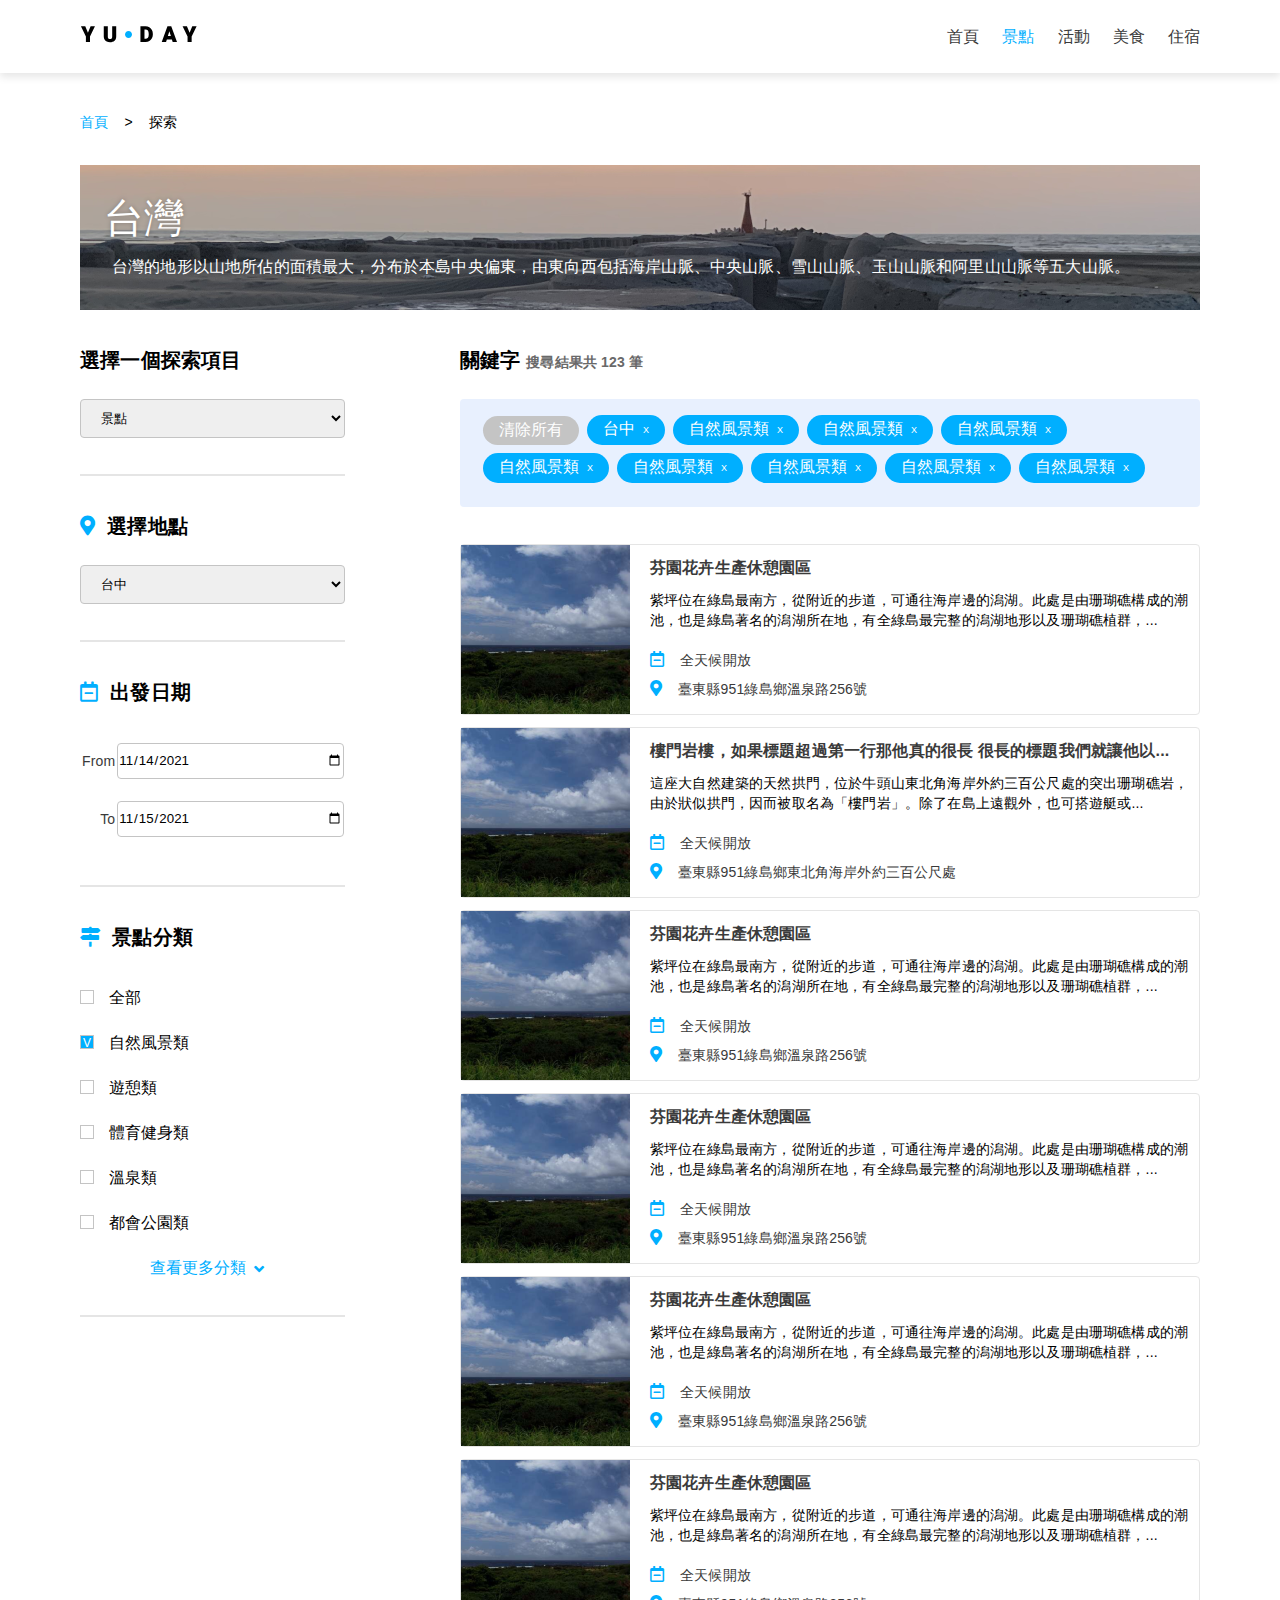
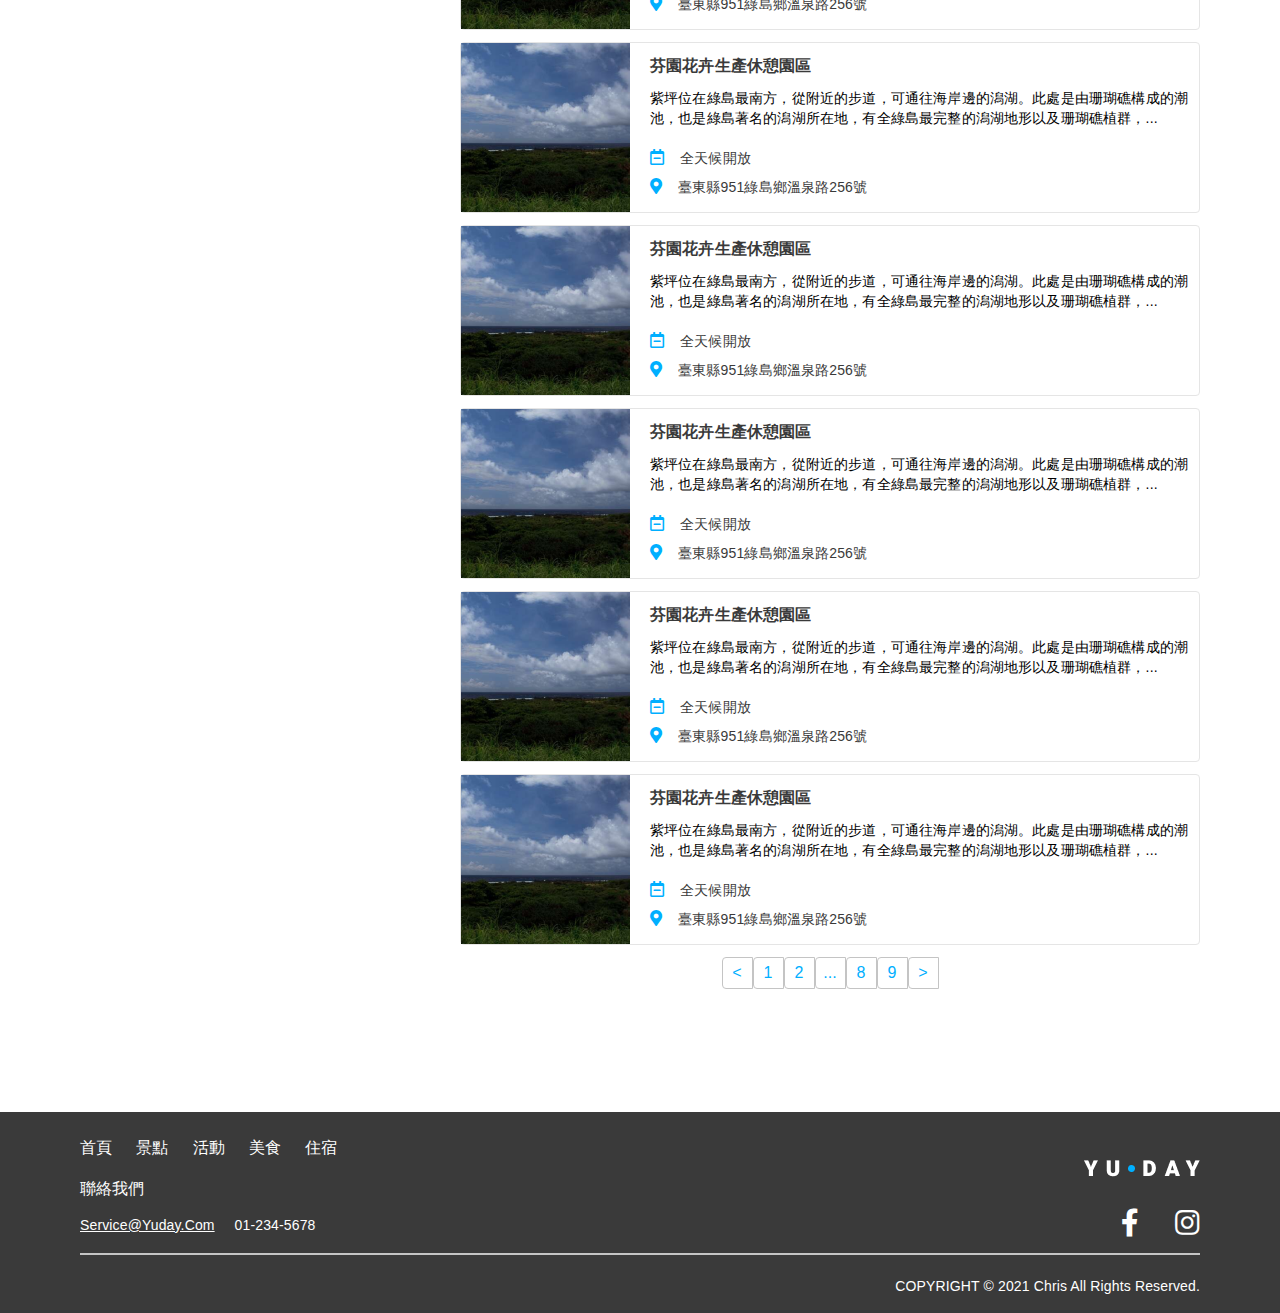
==== activity.html @ 8298a3ca "add food page finish" ====
<!DOCTYPE html>
<html lang="en">
<head>
  <meta charset="UTF-8">
  <meta http-equiv="X-UA-Compatible" content="IE=edge">
  <meta name="viewport" content="width=device-width, initial-scale=1.0">
  <!-- font awesome cdn link  -->
  <link rel="stylesheet" href="https://cdnjs.cloudflare.com/ajax/libs/font-awesome/5.15.3/css/all.min.css">
  <link rel="stylesheet" href="./css/base.css">
  <link rel="stylesheet" href="./css/index.css">
  <link rel="stylesheet" href="./css/view.css">
  <title>YU DAY</title>
</head>
<body>
  <section class="navbarContainer">
    <nav class="navbar container">
      <div class="logo"><img src="./images/logo.svg" alt="logo"></div>
      <div class="menus">
        <ul>
          <li><a href="./index.html">首頁</a></li>
          <li><a href="./view.html" class="active">景點</a></li>
          <li><a href="./activity.html">活動</a></li>
          <li><a href="./food.html">美食</a></li>
          <li><a href="#">住宿</a></li>
        </ul>
      </div>
    </nav>
  </section>
  
  <section class="viewBanner container">
    <div class="routeMap">
      <span class="active">首頁</span>
      <span>></span>
      <span>探索</span>
    </div>
    <div class="banner">
      <p>台灣</p>
      <p>台灣的地形以山地所佔的面積最大，分布於本島中央偏東，由東向西包括海岸山脈、中央山脈、雪山山脈、玉山山脈和阿里山山脈等五大山脈。</p>
    </div>
  </section>

  <section class="viewContent container">
    <div class="leftPanel">
      <p class="exploreTitle">選擇一個探索項目</p>
      <select class="selection">
        <option>景點</option>
        <option>活動</option>
        <option>美食</option>
        <option>住宿</option>
      </select>
      <div class="line"></div>
      <p><i class="fas fa-map-marker-alt"></i><span>選擇地點</span></p>
      <select class="selection">
        <option>台中</option>
        <option>台南</option>
        <option>高雄</option>
        <option>墾丁</option>
      </select>
      <div class="line"></div>
      <p><i class="far fa-calendar-minus"></i><span>出發日期</span></p>
      <div class="date">
        <table>
          <tr>
            <td><label for="dateFrom">From</label></td>
            <td><input type="date" name="dateFrom" value="2021-11-14"></td>
          </tr>
          <tr>
            <td align="right"><label for="dateTo">To</label></td>
            <td><input type="date" name="dateTo" value="2021-11-15"></td>
          </tr>
        </table>
      </div>
      <div class="line"></div>
      <p><i class="fa fa-map-signs"></i><span>景點分類</span></p>
      <div class="category">
        <div class="categoryItem">
          <input type="checkbox" name="all" id="all" class="v-checkbox"><label for="all">全部</label>
        </div>
        <div class="categoryItem">
          <input type="checkbox" name="nature" id="nature" class="v-checkbox" checked><label for="nature">自然風景類</label>
        </div>
        <div class="categoryItem">
          <input type="checkbox" name="leisure" id="leisure"><label for="leisure">遊憩類</label>
        </div>
        <div class="categoryItem">
          <input type="checkbox" name="sport" id="sport"><label for="sport">體育健身類</label>
        </div>
        <div class="categoryItem">
          <input type="checkbox" name="hotspring" id="hotspring"><label for="hotspring">溫泉類</label>
        </div>
        <div class="categoryItem">
          <input type="checkbox" name="park" id="park"><label for="park">都會公園類</label>
        </div>
      </div>
      <div class="searchMoreCategory">
        <span>查看更多分類</span><i class="fas fa-angle-down"></i>
      </div>
      <div class="line"></div>
    </div>

    <div class="rightPanel">
      <p class="keywordTitle">關鍵字 <span>搜尋結果共 123 筆</span></p>
      <div class="categoryItems">
        <div class="default">清除所有</div>
        <div class="active"><div>台中</div><div class="del">x</div></div>
        <div class="active"><div>自然風景類</div><div class="del">x</div></div>
        <div class="active"><div>自然風景類</div><div class="del">x</div></div>
        <div class="active"><div>自然風景類</div><div class="del">x</div></div>
        <div class="active"><div>自然風景類</div><div class="del">x</div></div>
        <div class="active"><div>自然風景類</div><div class="del">x</div></div>
        <div class="active"><div>自然風景類</div><div class="del">x</div></div>
        <div class="active"><div>自然風景類</div><div class="del">x</div></div>
        <div class="active"><div>自然風景類</div><div class="del">x</div></div>
      </div>
      <div class="viewInfos">
        <div class="viewInfo">
          <img src="./images/view/view1.png" alt="view1">
          <div class="detail">
            <p class="title">芬園花卉生產休憩園區</p>
            <p class="description">紫坪位在綠島最南方，從附近的步道，可通往海岸邊的潟湖。此處是由珊瑚礁構成的潮池，也是綠島著名的潟湖所在地，有全綠島最完整的潟湖地形以及珊瑚礁植群，...</p>
            <p class="date"><i class="far fa-calendar-minus"></i><span>全天候開放</span></p>
            <p class="address"><i class="fas fa-map-marker-alt"></i><span>臺東縣951綠島鄉溫泉路256號</span></p>
          </div>
        </div>
        <div class="viewInfo">
          <img src="./images/view/view1.png" alt="view1">
          <div class="detail">
            <p class="title">樓門岩樓，如果標題超過第一行那他真的很長 很長的標題我們就讓他以...</p>
            <p class="description">這座大自然建築的天然拱門，位於牛頭山東北角海岸外約三百公尺處的突出珊瑚礁岩，由於狀似拱門，因而被取名為「樓門岩」。除了在島上遠觀外，也可搭遊艇或...</p>
            <p class="date"><i class="far fa-calendar-minus"></i><span>全天候開放</span></p>
            <p class="address"><i class="fas fa-map-marker-alt"></i><span>臺東縣951綠島鄉東北角海岸外約三百公尺處</span></p>
          </div>
        </div>
        <div class="viewInfo">
          <img src="./images/view/view1.png" alt="view1">
          <div class="detail">
            <p class="title">芬園花卉生產休憩園區</p>
            <p class="description">紫坪位在綠島最南方，從附近的步道，可通往海岸邊的潟湖。此處是由珊瑚礁構成的潮池，也是綠島著名的潟湖所在地，有全綠島最完整的潟湖地形以及珊瑚礁植群，...</p>
            <p class="date"><i class="far fa-calendar-minus"></i><span>全天候開放</span></p>
            <p class="address"><i class="fas fa-map-marker-alt"></i><span>臺東縣951綠島鄉溫泉路256號</span></p>
          </div>
        </div>
        <div class="viewInfo">
          <img src="./images/view/view1.png" alt="view1">
          <div class="detail">
            <p class="title">芬園花卉生產休憩園區</p>
            <p class="description">紫坪位在綠島最南方，從附近的步道，可通往海岸邊的潟湖。此處是由珊瑚礁構成的潮池，也是綠島著名的潟湖所在地，有全綠島最完整的潟湖地形以及珊瑚礁植群，...</p>
            <p class="date"><i class="far fa-calendar-minus"></i><span>全天候開放</span></p>
            <p class="address"><i class="fas fa-map-marker-alt"></i><span>臺東縣951綠島鄉溫泉路256號</span></p>
          </div>
        </div>
        <div class="viewInfo">
          <img src="./images/view/view1.png" alt="view1">
          <div class="detail">
            <p class="title">芬園花卉生產休憩園區</p>
            <p class="description">紫坪位在綠島最南方，從附近的步道，可通往海岸邊的潟湖。此處是由珊瑚礁構成的潮池，也是綠島著名的潟湖所在地，有全綠島最完整的潟湖地形以及珊瑚礁植群，...</p>
            <p class="date"><i class="far fa-calendar-minus"></i><span>全天候開放</span></p>
            <p class="address"><i class="fas fa-map-marker-alt"></i><span>臺東縣951綠島鄉溫泉路256號</span></p>
          </div>
        </div>
        <div class="viewInfo">
          <img src="./images/view/view1.png" alt="view1">
          <div class="detail">
            <p class="title">芬園花卉生產休憩園區</p>
            <p class="description">紫坪位在綠島最南方，從附近的步道，可通往海岸邊的潟湖。此處是由珊瑚礁構成的潮池，也是綠島著名的潟湖所在地，有全綠島最完整的潟湖地形以及珊瑚礁植群，...</p>
            <p class="date"><i class="far fa-calendar-minus"></i><span>全天候開放</span></p>
            <p class="address"><i class="fas fa-map-marker-alt"></i><span>臺東縣951綠島鄉溫泉路256號</span></p>
          </div>
        </div>
        <div class="viewInfo">
          <img src="./images/view/view1.png" alt="view1">
          <div class="detail">
            <p class="title">芬園花卉生產休憩園區</p>
            <p class="description">紫坪位在綠島最南方，從附近的步道，可通往海岸邊的潟湖。此處是由珊瑚礁構成的潮池，也是綠島著名的潟湖所在地，有全綠島最完整的潟湖地形以及珊瑚礁植群，...</p>
            <p class="date"><i class="far fa-calendar-minus"></i><span>全天候開放</span></p>
            <p class="address"><i class="fas fa-map-marker-alt"></i><span>臺東縣951綠島鄉溫泉路256號</span></p>
          </div>
        </div>
        <div class="viewInfo">
          <img src="./images/view/view1.png" alt="view1">
          <div class="detail">
            <p class="title">芬園花卉生產休憩園區</p>
            <p class="description">紫坪位在綠島最南方，從附近的步道，可通往海岸邊的潟湖。此處是由珊瑚礁構成的潮池，也是綠島著名的潟湖所在地，有全綠島最完整的潟湖地形以及珊瑚礁植群，...</p>
            <p class="date"><i class="far fa-calendar-minus"></i><span>全天候開放</span></p>
            <p class="address"><i class="fas fa-map-marker-alt"></i><span>臺東縣951綠島鄉溫泉路256號</span></p>
          </div>
        </div>
        <div class="viewInfo">
          <img src="./images/view/view1.png" alt="view1">
          <div class="detail">
            <p class="title">芬園花卉生產休憩園區</p>
            <p class="description">紫坪位在綠島最南方，從附近的步道，可通往海岸邊的潟湖。此處是由珊瑚礁構成的潮池，也是綠島著名的潟湖所在地，有全綠島最完整的潟湖地形以及珊瑚礁植群，...</p>
            <p class="date"><i class="far fa-calendar-minus"></i><span>全天候開放</span></p>
            <p class="address"><i class="fas fa-map-marker-alt"></i><span>臺東縣951綠島鄉溫泉路256號</span></p>
          </div>
        </div>
        <div class="viewInfo">
          <img src="./images/view/view1.png" alt="view1">
          <div class="detail">
            <p class="title">芬園花卉生產休憩園區</p>
            <p class="description">紫坪位在綠島最南方，從附近的步道，可通往海岸邊的潟湖。此處是由珊瑚礁構成的潮池，也是綠島著名的潟湖所在地，有全綠島最完整的潟湖地形以及珊瑚礁植群，...</p>
            <p class="date"><i class="far fa-calendar-minus"></i><span>全天候開放</span></p>
            <p class="address"><i class="fas fa-map-marker-alt"></i><span>臺東縣951綠島鄉溫泉路256號</span></p>
          </div>
        </div>
        <div class="viewInfo">
          <img src="./images/view/view1.png" alt="view1">
          <div class="detail">
            <p class="title">芬園花卉生產休憩園區</p>
            <p class="description">紫坪位在綠島最南方，從附近的步道，可通往海岸邊的潟湖。此處是由珊瑚礁構成的潮池，也是綠島著名的潟湖所在地，有全綠島最完整的潟湖地形以及珊瑚礁植群，...</p>
            <p class="date"><i class="far fa-calendar-minus"></i><span>全天候開放</span></p>
            <p class="address"><i class="fas fa-map-marker-alt"></i><span>臺東縣951綠島鄉溫泉路256號</span></p>
          </div>
        </div>

      </div>
      <div class="pagination">
        <div><</div>
        <div>1</div>
        <div>2</div>
        <div>...</div>
        <div>8</div>
        <div>9</div>
        <div>></div>
      </div>
    </div>
  </section>

  <section class="footer">
    <div class="container">
      <div class="panel">
        <div class="leftPanel">
          <ul>
            <li><a href="./index.html">首頁</a></li>
            <li><a href="./view.html">景點</a></li>
            <li><a href="./activity.html">活動</a></li>
            <li><a href="./food.html">美食</a></li>
            <li><a href="#">住宿</a></li>
          </ul>
          <p class="contactUs">
            聯絡我們
          </p>
          <p class="info">
            <span>service@yuday.com</span><span>01-234-5678</span>
          </p>  
        </div>
        <div class="rightPanel">
          <img src="./images/footerlogo.png" alt="logo">
          <div class="social">
            <i class="fab fa-facebook-f"></i>
            <i class="fab fa-instagram"></i>
          </div>
        </div>
      </div>
      <div class="line"></div>
      <div class="copyright">
        COPYRIGHT © 2021 Chris All rights reserved.
      </div>
    </div>
  </section>
</body>
</html>
---- css/base.css ----
@import url('https://fonts.googleapis.com/css2?family=Nunito:wght@200;300;400;600;700&display=swap');

:root{
  --orange:#ffa500;
  --lightblue:#00AFFF;
  --black:#3A3A3A;
}

*{
  font-family: Noto Sans TC, sans-serif;
  margin:0; padding:0;
  box-sizing: border-box;
  text-transform: capitalize;
  outline: none; border:none;
  text-decoration: none;
  transition: all .2s linear;
}

*::selection{
  background:var(--black);
  color:#fff;
}

html{
  font-size: 16px;
  overflow-x: hidden;
  scroll-padding-top: 6rem;
  scroll-behavior: smooth;
}

.container{
  width:1120px;
  margin: 0 auto;
}

li{
  list-style: none;
}
a{
  color: var(--black);
}
.active{
  color:var(--lightblue);
}
.btn{
  display: inline-block;
  margin-top: 1rem;
  background:var(--orange);
  color:#fff;
  padding:.8rem 3rem;
  border:.2rem solid var(--orange);
  cursor: pointer;
  font-size: 1.7rem;
}

.btn:hover{
  background:rgba(255, 165, 0,.2);
  color:var(--orange);
}

select{
  padding: 8px 16px;
  border: 1px solid #C4C4C4;
  box-sizing: border-box;
  border-radius: 4px;
  width: 265px;
  height: 39px;
}
.line{
  width: 100%;
  height: 0px;
  border: 1px solid #E5E5E5;
}
---- css/index.css ----
/* navbar */
.navbar{
  display: flex;
  justify-content: space-between;
  align-items: center;
}
.menus ul{
  width: 253px;
  display: flex;
  justify-content: space-between;
  align-items: center;
}
.menus ul li{
  line-height: 73px;
}
.menus ul li a:hover{
  color:var(--lightblue);
  cursor:pointer;
}
/* banner */
.bannerContainer{
  display: flex;
  justify-content: center;
  align-items: center;
  width:100%;
  height:381px;
  background-image: url('../images/index/banner.png');
  background-size: cover;
}
.bannerContainer .bannerItems{
  display: flex;
  flex-direction: column;
  align-items: flex-start;
}
.bannerContainer .searchForm{
  display: flex;
  justify-content: center;
  align-items: center;
  margin-bottom: 16px;
}
.bannerContainer .searchForm input{
  font-size: 1.2rem;
  width:534px;
  height:58px;
  border: none;
  border-radius: 4px 0px 0px 4px;
  padding: 16px;
}
.bannerContainer .searchForm i{
  font-size: 30px;
  width: 89px;
  height: 58px;
  color:#fff;
  background: var(--lightblue);
  border-radius: 0px 4px 4px 0px;
  padding-left: 30px;
  padding-top: 16px;
}
.bannerContainer .tags ul{
  display: flex;
  justify-content: center;
  align-items: center;
}
.bannerContainer .tags ul li{
  background: rgba(255, 255, 255, 0.5);
  border-radius: 50px;
  padding: 4px 12px;
  margin-right: 12px;
}
.bannerContainer .tags ul li:hover{
  background: rgba(255, 255, 255, 0.8);
  cursor:pointer;
}
/* alert */
.alert{
  display: flex;
  justify-content: space-between;
  align-items: center;
  margin-top: 48px;
  margin-bottom: 50px;
}
.alert .message{
  width:1120px;
  height:84px;
  border-radius:4px;
  background: #FFF3CD;
  border-radius: 4px;
  padding:16px 24px;
  color: #664D03;
}
.alert .message h4{
  line-height: 28.96px;
  font-size: 20px;
  font-weight: normal;
}
.alert .message p{
  line-height: 20.27px;
  font-size: 14px;
}
.alert .message strong{
  text-decoration: underline;
}
/* Views */
.popularView h2{
  font-weight: 500;
  font-size: 28px;
  line-height: 41px;
  letter-spacing: 0.01em;
  color: #3A3A3A;
}
.popularView .views{
  display: flex;
  justify-content: space-between;
  align-items: center;
  flex-wrap: wrap;
}
.popularView .views .view{
  width:359px;
  height: 333px;
  background: #FFFFFF;
  border: 1px solid #C4C4C4;
  border-radius: 4px;
  margin-top: 24px;
}
.popularView .views .view h3{
  font-weight: 600;
  font-size: 20px;
  line-height: 29px;
  /* identical to box height */
  letter-spacing: 0.01em;
  color: #000000;
  /* Inside Auto Layout */
  flex: none;
  order: 0;
  flex-grow: 0;
  margin: 15px 0px 12px 16px;
}
.popularView .views .view p{
  font-weight: 300;
  font-size: 12px;
  line-height: 20px;
  /* or 167% */
  letter-spacing: 0.01em;
  color: #000000;
  margin: 0px 0px 24px 16px;
}
.popularView .views .view .address{
  display: flex;
  align-items: center;
}
.popularView .views .view i{
  width:10.97px;
  height:14px;
  color: var(--lightblue);
  margin: 0px 0px 16px 16px;
}
.popularView .views .view span{
  color: var(--lightblue);
  margin: 0px 0px 16px 10.07px;
  font-family: Noto Sans TC;
  font-style: normal;
  font-weight: 300;
  font-size: 12px;
  line-height: 17px;
  letter-spacing: 0.01em;
}
/* showmore */
.showmore{
  position: relative;
  display: flex;
  justify-content: center;
  margin-top: 74px;
  margin-bottom: 64px;
  color: var(--lightblue);
}
.showmore::before{
  content: '';
  position: absolute;
  top: 18px;
  border-bottom: 0.5px solid #C4C4C4;
  width: 1120px;
  margin:0 auto；
}
.showmore .searchBtn{
  position: relative;
  background-color: #fff;
  border: 1px solid var(--lightblue);
  border-radius: 50px;
  box-sizing: border-box;
  padding: 8px 86px;
  font-size: 16px;
  z-index: 10;
}
.showmore .searchBtn:hover{
  background-color: var(--lightblue);
  color: #fff;
  cursor:pointer;
}
.showmore .searchBtn i{
  position: absolute;
  left: calc(50% - 44%);
  top: 11px;
  z-index: 11;
}

/* citys */
.popularCity{
  margin-bottom:113px;
}
.popularCity h2{
  font-weight: 500;
  font-size: 28px;
  line-height: 41px;
  letter-spacing: 0.01em;
  color: #3A3A3A;
  margin-bottom: 13px;
}
.citys{
  display: flex;
  justify-content: space-between;
}
.citys .city{
  position: relative;
}
.citys .city>h3{
  position: absolute;
  bottom: 20px;
  left: 22px;
  color: #fff;
  font-weight: bold;
  font-size: 24px;
  line-height: 35px;
}
.citys .city .info{
  position: absolute;
  width: 362px;
  height: 122px;
  left: 0px;
  top: 160px;
}
.citys .city .info{
  color: #fff;
  background-color: rgba(255, 255, 255, 0.32);
}
.citys .city .info h3{
  font-weight: bold;
  font-size: 24px;
  line-height: 35px;
  padding: 0 22px;
}
.citys .city .info p{
  font-size: 14px;
  line-height: 22px;
  letter-spacing: 0.01em;
  padding: 0 22px;
}
/* popularActivity */
.popularActivity{
  position: relative;
}
.popularActivity .activities{
  overflow: hidden;
}
.popularActivity .activities .slideBtn{
  position: absolute;
  width: 41px;
  height: 41px;
  padding-left: 15px;
  padding-top: 11px;
  z-index: 10;
  top:52.2%;
  border-radius: 100%;
  border: 1px solid #C4C4C4;
  background-color: #fff;
  overflow: auto;
  box-shadow: 0px 1px 4px rgba(0, 0, 0, 0.25);
}
.popularActivity .activities .slideBtn:hover{
  transform: translateY(-2px);
  color: var(--lightblue);
  background-color: #eee;
  cursor: pointer;
}
.popularActivity .activities .slideLeft{
  left: -20px;
}
.popularActivity .activities .slideRight{
  right: -20px;
}
.popularActivity h2{
  margin-bottom: 24px;
}
.popularActivity .activities{
  display: flex;
}
.popularActivity .activities .activity{
  width: 317px;
  background: #FFFFFF;
  border: 0.5px solid #C4C4C4;
  margin-right: 20px;
  box-shadow: 0px 4px 14px #D7D8D9;
  border-radius: 4px;
}
.popularActivity .activities .activity img{
  height: 167px;
  margin-bottom: 18px;
  object-fit: cover;
  object-position: left top;
}
.popularActivity .activities .activity h4{
  width:317px;
  font-size: 20px;
  margin-left: 16px;
  margin-bottom: 12px;
  line-height: 28.96px;
}

.popularActivity .activities .activity div{
  display: flex;
  margin-left: 16px;
  margin-bottom: 14px;
  line-height: 14px;
  font-size: 14px;
}
.popularActivity .activities .activity i{
  color:var(--lightblue);
}
.popularActivity .activities .activity .date span, .popularActivity .activities .activity .address span{
  padding: 0 6px;
}
.popularActivity .activities .activity .info span{
  background-color: var(--lightblue);
  margin-right: 12px;
  padding:4px 12px;
  color:#fff;
  border-radius: 50px;
  font-size: 12px;
}

/* Foods */
.popularFood{
  position: relative;
}
.popularFood .foods{
  overflow: hidden;
}
.popularFood .foods .slideBtn{
  position: absolute;
  width: 41px;
  height: 41px;
  padding-left: 15px;
  padding-top: 11px;
  z-index: 10;
  top:53%;
  border-radius: 100%;
  border: 1px solid #C4C4C4;
  background-color: #fff;
  overflow: auto;
  box-shadow: 0px 1px 4px rgba(0, 0, 0, 0.25);
}
.popularFood .foods .slideBtn:hover{
  transform: translateY(-2px);
  color: var(--lightblue);
  background-color: #eee;
  cursor: pointer;
}
.popularFood .foods .slideLeft{
  left: -20px;
}
.popularFood .foods .slideRight{
  right: -20px;
}
.popularFood h2{
  margin-bottom: 24px;
}
.popularFood .foods{
  display: flex;
}
.popularFood .foods .food{
  width: 317px;
  background: #FFFFFF;
  border: 0.5px solid #C4C4C4;
  margin-right: 20px;
  box-shadow: 0px 4px 14px #D7D8D9;
  border-radius: 4px;
}
.popularFood .foods .food img{
  height: 167px;
  margin-bottom: 18px;
  object-fit: cover;
  object-position: left top;
}
.popularFood .foods .food h4{
  width:317px;
  font-size: 20px;
  margin-left: 16px;
  margin-bottom: 12px;
  line-height: 28.96px;
}

.popularFood .food div{
  display: flex;
  margin-left: 16px;
  margin-bottom: 14px;
  line-height: 14px;
  font-size: 14px;
}
.popularFood .foods .food i{
  color:var(--lightblue);
}
.popularFood .food .date span, .popularFood .food .address span, .popularFood .food .tel span{
  padding: 0 6px;
}

/* hotel */
.hotelContainer{
  background-color: #F4F7F9;
  width: 100%;
}
.hotel h2{
  padding-top: 58px;
}
.hotel .alert{
  margin-top: 24px;
  margin-bottom: 48px;
}
.popularHotel{
  position: relative;
  padding-top: 58px;
}

.popularHotel h2{
  margin-bottom: 24px;
}
.popularHotel .hotels{
  display: flex;
  justify-content: space-between;
  flex-wrap: wrap;
}
.popularHotel .hotels .hotel{
  width: 317px;
  background: #FFFFFF;
  border: 0.5px solid #C4C4C4;
  margin-right: 20px;
  margin-bottom: 22px;
  box-shadow: 0px 4px 14px #D7D8D9;
  border-radius: 4px;
}
.popularHotel .hotels .hotel img{
  height: 167px;
  margin-bottom: 18px;
  object-fit: cover;
  object-position: left top;
}
.popularHotel .hotels .hotel h4{
  width:317px;
  font-size: 20px;
  margin-left: 16px;
  margin-bottom: 12px;
  line-height: 28.96px;
}

.popularHotel .hotel div{
  display: flex;
  margin-left: 16px;
  margin-bottom: 14px;
  line-height: 14px;
  font-size: 14px;
}
.popularHotel .hotels .hotel i{
  color:var(--lightblue);
}
.popularHotel .hotel .date span, .popularHotel .hotel .address span, .popularHotel .hotel .tel span, .popularHotel .hotel .parkingInfo span{
  padding: 0 6px;
}
.hotelShowmore{
  position: relative;
  display: flex;
  justify-content: center;
  padding-top: 28px;
  padding-bottom: 48px;

  color: var(--lightblue);
}
.hotelShowmore .searchBtn{
  position: relative;
  background-color: #fff;
  border: 1px solid var(--lightblue);
  border-radius: 50px;
  box-sizing: border-box;
  padding: 8px 86px;
  font-size: 16px;
  margin: 0 auto;
}
.hotelShowmore .searchBtn:hover{
  background-color: var(--lightblue);
  color: #fff;
  cursor:pointer;
}
/* footBanner */
.footBanner{
  width: 100%;
  height: 381px;
  background-image: url(../images/index/footBanner.png);
  background-size: cover;
  background-color: rgba(0, 0, 0, 0.4);
  background-position: center center;
  background-blend-mode: multiply;
  display: flex;
  flex-direction: column;
  justify-content: center;
  align-items: center;
}
.footBanner p{
  color: #fff;
  line-height: 29px;
}

/* footer */
.footer{
  background-color: #3A3A3A;
  color: #fff;
  font-size: 16px;
}
.footer .line{
  border: 0.25px solid #C4C4C4;
}
.footer .leftPanel{
  color:#fff;

}
.footer .leftPanel ul{
  display: flex;

}
.footer .leftPanel ul li{
  margin-right: 24px;
  margin-top: 26px;
  margin-bottom: 20px;
}
.footer .leftPanel ul li a{
  color:#fff;
  letter-spacing: 0.01em;
}
.footer .leftPanel ul li a:hover, .footer  .leftPanel .contactUs:hover{
  color: var(--lightblue);
  cursor: pointer;
}

.footer .leftPanel .contactUs{
  margin-bottom: 17px;
  letter-spacing: 0.01em;
  font-size: 16px;
}
.footer .leftPanel .info{
  margin-bottom: 14px;
  letter-spacing: 0.01em;
  font-size: 14px;
}
.footer .leftPanel .info span{
  margin-right: 20px;
}
.footer .leftPanel .info span:first-child{
  text-decoration: underline;
}
.footer .leftPanel .info span:first-child:hover{
  color:var(--lightblue);
  cursor: pointer;
}
.footer .line{
  margin-bottom: 21px;
}
.footer .copyright{
  display: flex;
  justify-content: end;
  padding-bottom: 17px;
  font-size: 14px;
  line-height: 20px;
  letter-spacing: 0.01em;
}
.footer .panel{
  display:flex;
  justify-content: space-between;
}
.footer .rightPanel{
  margin-top: 41.36px;
}
.footer .rightPanel img{
  margin-bottom: 20px;
}
.footer .rightPanel i{

  font-size: 28px;
}
.footer .rightPanel .social{
  display: flex;
  justify-content: end;
  padding-bottom: 16px;
}
.footer .rightPanel .social i:first-child{
  padding-right: 36px;
}
.footer .rightPanel .social i:hover{
  color: var(--lightblue);
  cursor: pointer;
}
---- css/view.css ----
/* viewBanner */
.navbarContainer{
  background: #FFFFFF;
  box-shadow: 0px 4px 8px rgba(0, 0, 0, 0.1);
  margin-bottom: 40px;
}
.routeMap{
  margin-bottom: 33px;
}
.routeMap span{
  margin-right: 12px;
  font-size: 14px;
}
.viewBanner .banner{
  background-image: url(../images/view/viewBanner.png);
  height:145px;
  color:#FFFFFF;
  margin-bottom: 36px;
}
.viewBanner .banner p:first-child{
  font-weight: 500;
  font-size: 40px;
  line-height: 58px;
  letter-spacing: 0.01em;
  text-shadow: 0px 0px 4px rgba(0, 0, 0, 0.25);
  padding-top: 24px;
  padding-left: 24px;
  padding-bottom: 8px;
}

.viewBanner .banner p:last-child{
  font-weight: 300;
  font-size: 16px;
  line-height: 23px;
  letter-spacing: 0.01em;
  padding-left: 32px;
}
/* viewContent */
.viewContent{
  display: flex;
  justify-content: space-between;
}
/* leftPanel */
.viewContent .leftPanel{
  width: 265px;
}

.viewContent .leftPanel p{
  font-weight: 600;
  font-size: 20px;
  line-height: 29px;
  letter-spacing: 0.01em;
  color: #000000;
  margin-bottom: 24px;
}

.viewContent .leftPanel .line{
  margin: 36px 0;
}

.viewContent .leftPanel i{
  color: var(--lightblue);
  padding-right: 12px;
}
.date label{
  font-size: 14px;
  line-height: 20px;
  letter-spacing: 0.01em;
  color: #3A3A3A;
}
.date input{
  width: 227px;
  height: 36px;
  border: 1px solid #C4C4C4;
  box-sizing: border-box;
  border-radius: 4px;
}
.date tr{
  height: 56px;
}
.category{
  display: flex;
  flex-direction: column;
}
.category .categoryItem{
  position: relative;
  margin: 12px 0px;
}
.category .categoryItem input, .category .categoryItem label{
  margin-right: 16px;
  cursor: pointer;
}
.category .categoryItem input[type=checkbox]:after {
  position: absolute;
  width: 12px;
  height: 12px;
  top: 5;
  content: "";
  background-color: #fff;
  display: inline-block;
  visibility: visible;
  padding: 0px 0px;
  border-radius: 0px;
  border: 0.5px solid #C4C4C4;
}
.category .categoryItem input[type=checkbox]:checked:after {
  content: "v";
  color:#FFFFFF;
  background-color: var(--lightblue);
  font-size: 12px;
  text-align:center;
}
.searchMoreCategory{
  display: flex;
  justify-content: center;
  align-items: center;
  color: var(--lightblue);
  margin: 12px 0px;
}
.searchMoreCategory span{
  margin-right: 8px;
  cursor: pointer;
}
/* rightPanel */
.viewContent .rightPanel{
  width: 740px;
}
.viewContent .rightPanel .keywordTitle{
  font-weight: 600;
  font-size: 20px;
  line-height: 29px;
  letter-spacing: 0.01em;
  color: #000000;
  margin-bottom: 24px;
}

.viewContent .rightPanel .keywordTitle span{
  font-size: 14px;
  line-height: 23px;
  letter-spacing: 0.01em;
  color: #696969;
}
.viewContent .rightPanel .categoryItems{
  display: flex;
  flex-wrap: wrap;
  justify-content: flex-start;
  align-items: center;
  background: #E8F0FE;
  padding: 16px 23px;
  border-radius: 4px;
}
.viewContent .rightPanel .categoryItems .default, .categoryItems .active{
  margin-bottom: 8px;
}
.viewContent .rightPanel .categoryItems div{
  border-radius: 50px;
  margin-right: 8px;
}
.viewContent .rightPanel .categoryItems .default{
  padding: 4px 16px;
  background-color: #C4C4C4;
}
.viewContent .rightPanel .categoryItems .active{
  background-color: var(--lightblue);
  color:#fff;
  padding: 4px 16px;
  display: flex;
}
.viewContent .rightPanel .categoryItems .active .del{
  font-size: 9px; 
  line-height: 22px;
  padding-right: 0px;
  margin-right: 0px;
}
.viewContent .rightPanel .categoryItems .active .del:hover{
  color: red;
  cursor: pointer;
}
.viewContent .rightPanel .categoryItems .active::before{
  position: absolute;
  right: 5px;
  top: 8px;
  font-size: 9px;
}
.viewContent .rightPanel .categoryItems{
  color:#fff;
  margin-bottom: 36.57px;
}
.viewContent .rightPanel .categoryItems .active:hover{
  border: 0.1px solid var(--lightblue);
  background-color: #fff;
  color: #696969;
  cursor: pointer;
}
.viewContent .rightPanel .viewInfos .viewInfo{
  display: flex;
  background: #FFFFFF;
  border: 1px solid #E5E5E5;
  border-radius: 4px;
  letter-spacing: 0.01em;
  margin-bottom: 12px;
}
.viewContent .rightPanel .viewInfos .viewInfo .detail{
  padding-left: 20px;
}
.viewContent .rightPanel .viewInfos .viewInfo .detail span{
  font-size: 14px;
  line-height: 20px;
  letter-spacing: 0.01em;
  color: #3A3A3A;
}
.viewContent .rightPanel .viewInfos .viewInfo i{
  color: var(--lightblue);
  margin-right: 16px;
}
.viewContent .rightPanel .viewInfos .viewInfo .title{
  font-weight: 700;
  font-size: 16px;
  line-height: 45px;
  color: #3A3A3A;
}
.viewContent .rightPanel .viewInfos .viewInfo .title:hover{
  color: var(--lightblue);
  cursor: pointer;
}
.viewContent .rightPanel .viewInfos .viewInfo img{
  cursor: pointer;
}
.viewContent .rightPanel .viewInfos .viewInfo .description{
  font-weight: 300;
  font-size: 14px;
  line-height: 20px;
  color: #000000;
  margin-bottom: 20px;
}
.viewContent .rightPanel .viewInfos .viewInfo .date{
  margin-bottom: 9px;
}

/* pagination */
.pagination{
  display: flex;
  justify-content: center;
  align-items: center;
  color: var(--lightblue);
}
.pagination div{
  display: flex;
  justify-content: center;
  align-items: center;
  width: 31px;
  height: 32px;
  border: 1px solid #C4C4C4;
  box-sizing: border-box;
  border-radius: 4px 0px 0px 4px;
}
.pagination div:hover{
  cursor: pointer;
  background-color: #E5E5E5;
}

.pagination{
  margin-bottom: 123px;
}
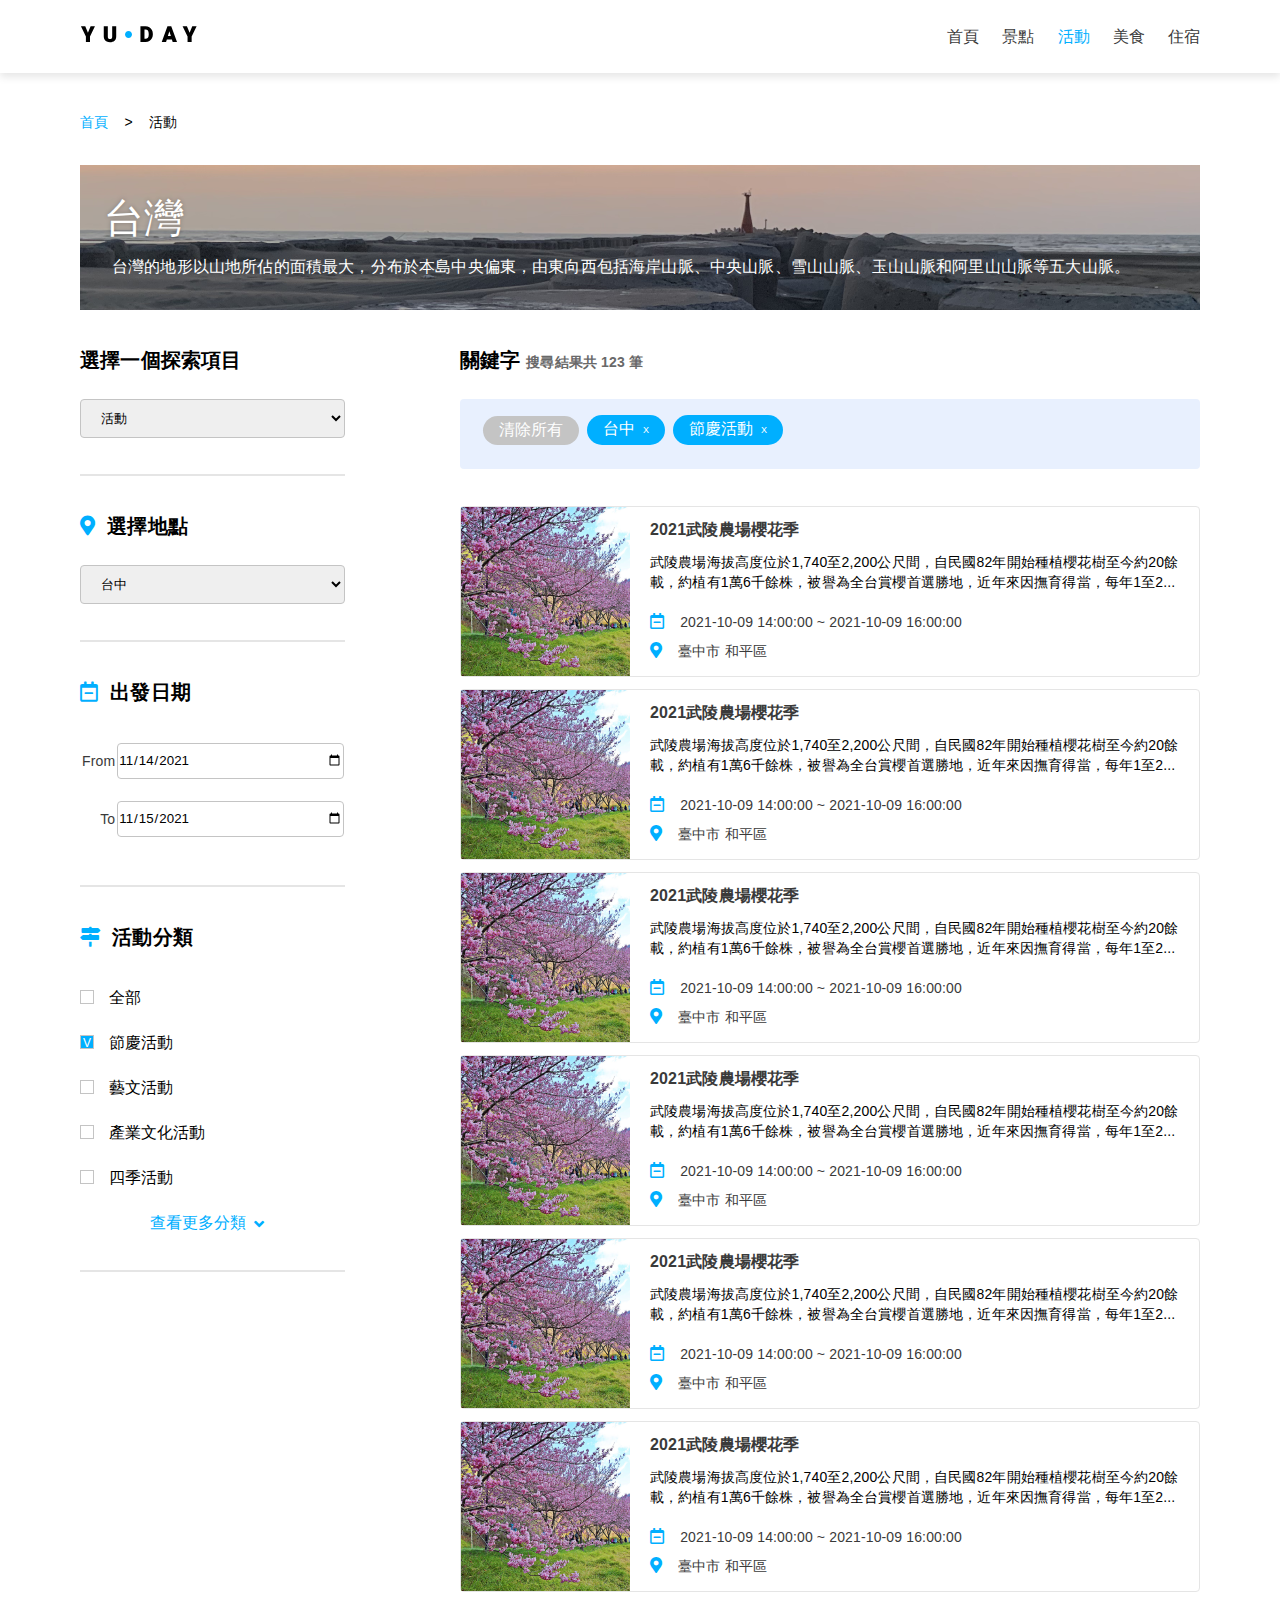
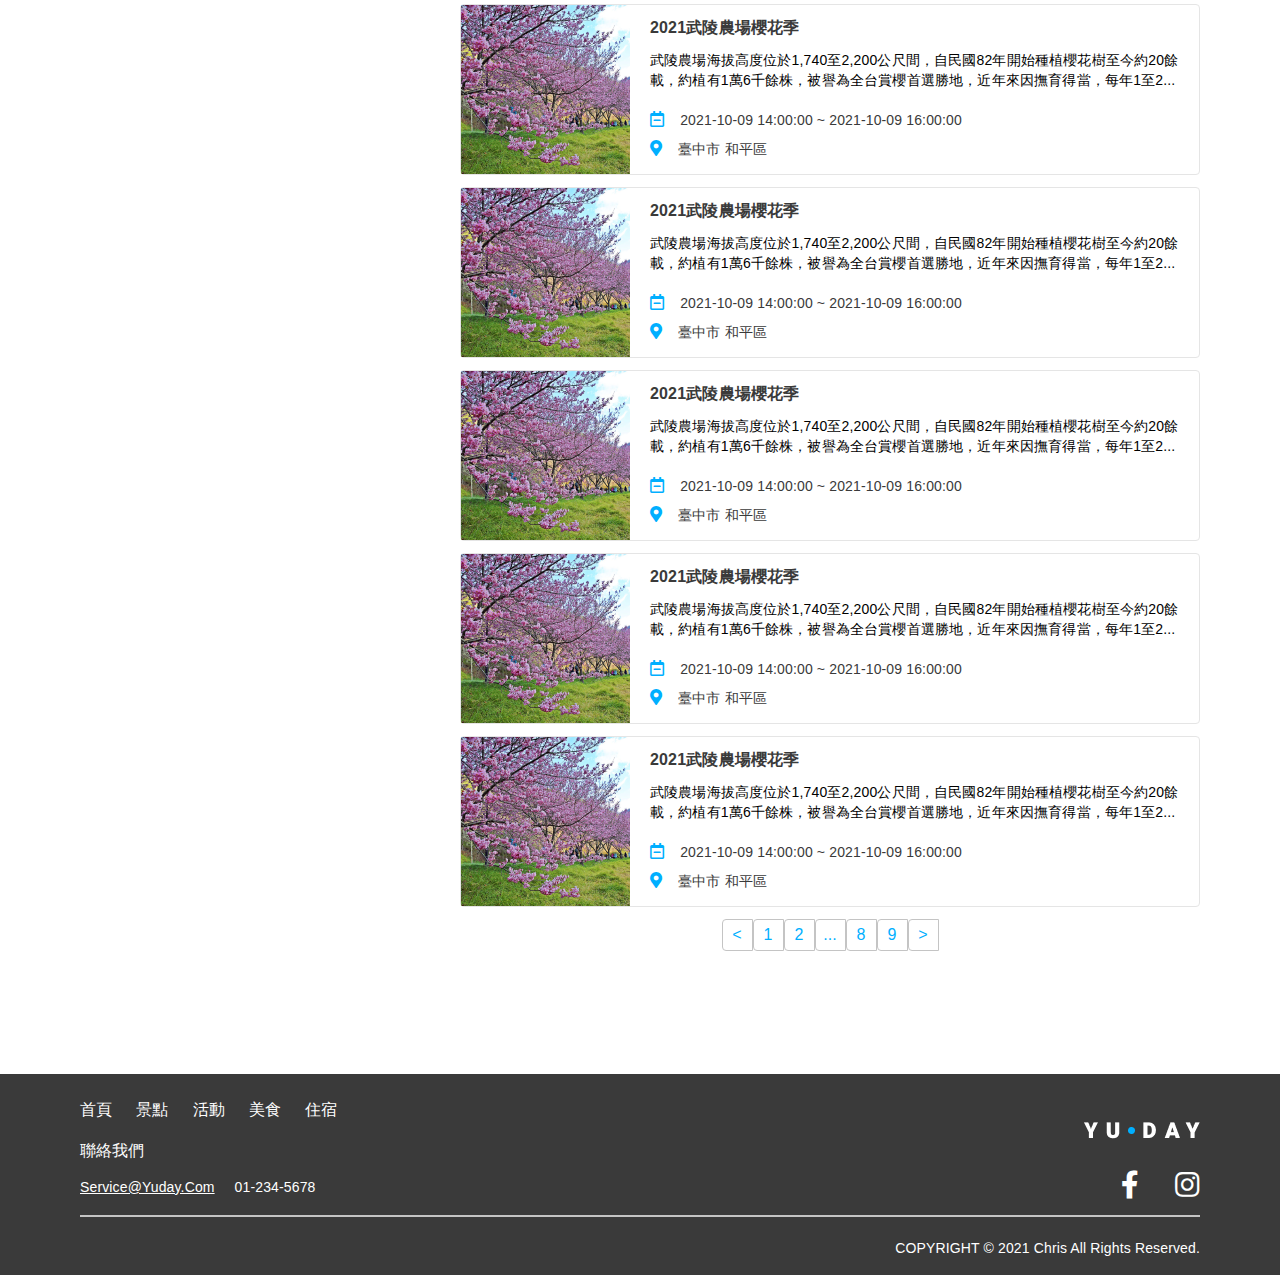
==== commit ac816231: "revise activity page content" ====
--- a/activity.html
+++ b/activity.html
@@ -18,8 +18,8 @@
       <div class="menus">
         <ul>
           <li><a href="./index.html">首頁</a></li>
-          <li><a href="./view.html" class="active">景點</a></li>
-          <li><a href="./activity.html">活動</a></li>
+          <li><a href="./view.html">景點</a></li>
+          <li><a href="./activity.html" class="active">活動</a></li>
           <li><a href="./food.html">美食</a></li>
           <li><a href="#">住宿</a></li>
         </ul>
@@ -31,7 +31,7 @@
     <div class="routeMap">
       <span class="active">首頁</span>
       <span>></span>
-      <span>探索</span>
+      <span>活動</span>
     </div>
     <div class="banner">
       <p>台灣</p>
@@ -44,7 +44,7 @@
       <p class="exploreTitle">選擇一個探索項目</p>
       <select class="selection">
         <option>景點</option>
-        <option>活動</option>
+        <option selected>活動</option>
         <option>美食</option>
         <option>住宿</option>
       </select>
@@ -71,25 +71,22 @@
         </table>
       </div>
       <div class="line"></div>
-      <p><i class="fa fa-map-signs"></i><span>景點分類</span></p>
+      <p><i class="fa fa-map-signs"></i><span>活動分類</span></p>
       <div class="category">
         <div class="categoryItem">
           <input type="checkbox" name="all" id="all" class="v-checkbox"><label for="all">全部</label>
         </div>
         <div class="categoryItem">
-          <input type="checkbox" name="nature" id="nature" class="v-checkbox" checked><label for="nature">自然風景類</label>
-        </div>
-        <div class="categoryItem">
-          <input type="checkbox" name="leisure" id="leisure"><label for="leisure">遊憩類</label>
-        </div>
-        <div class="categoryItem">
-          <input type="checkbox" name="sport" id="sport"><label for="sport">體育健身類</label>
-        </div>
-        <div class="categoryItem">
-          <input type="checkbox" name="hotspring" id="hotspring"><label for="hotspring">溫泉類</label>
-        </div>
-        <div class="categoryItem">
-          <input type="checkbox" name="park" id="park"><label for="park">都會公園類</label>
+          <input type="checkbox" name="nature" id="nature" class="v-checkbox" checked><label for="nature">節慶活動</label>
+        </div>
+        <div class="categoryItem">
+          <input type="checkbox" name="leisure" id="leisure"><label for="leisure">藝文活動</label>
+        </div>
+        <div class="categoryItem">
+          <input type="checkbox" name="sport" id="sport"><label for="sport">產業文化活動</label>
+        </div>
+        <div class="categoryItem">
+          <input type="checkbox" name="hotspring" id="hotspring"><label for="hotspring">四季活動</label>
         </div>
       </div>
       <div class="searchMoreCategory">
@@ -103,113 +100,106 @@
       <div class="categoryItems">
         <div class="default">清除所有</div>
         <div class="active"><div>台中</div><div class="del">x</div></div>
-        <div class="active"><div>自然風景類</div><div class="del">x</div></div>
-        <div class="active"><div>自然風景類</div><div class="del">x</div></div>
-        <div class="active"><div>自然風景類</div><div class="del">x</div></div>
-        <div class="active"><div>自然風景類</div><div class="del">x</div></div>
-        <div class="active"><div>自然風景類</div><div class="del">x</div></div>
-        <div class="active"><div>自然風景類</div><div class="del">x</div></div>
-        <div class="active"><div>自然風景類</div><div class="del">x</div></div>
-        <div class="active"><div>自然風景類</div><div class="del">x</div></div>
+        <div class="active"><div>節慶活動</div><div class="del">x</div></div>
       </div>
       <div class="viewInfos">
         <div class="viewInfo">
-          <img src="./images/view/view1.png" alt="view1">
-          <div class="detail">
-            <p class="title">芬園花卉生產休憩園區</p>
-            <p class="description">紫坪位在綠島最南方，從附近的步道，可通往海岸邊的潟湖。此處是由珊瑚礁構成的潮池，也是綠島著名的潟湖所在地，有全綠島最完整的潟湖地形以及珊瑚礁植群，...</p>
-            <p class="date"><i class="far fa-calendar-minus"></i><span>全天候開放</span></p>
-            <p class="address"><i class="fas fa-map-marker-alt"></i><span>臺東縣951綠島鄉溫泉路256號</span></p>
-          </div>
-        </div>
-        <div class="viewInfo">
-          <img src="./images/view/view1.png" alt="view1">
-          <div class="detail">
-            <p class="title">樓門岩樓，如果標題超過第一行那他真的很長 很長的標題我們就讓他以...</p>
-            <p class="description">這座大自然建築的天然拱門，位於牛頭山東北角海岸外約三百公尺處的突出珊瑚礁岩，由於狀似拱門，因而被取名為「樓門岩」。除了在島上遠觀外，也可搭遊艇或...</p>
-            <p class="date"><i class="far fa-calendar-minus"></i><span>全天候開放</span></p>
-            <p class="address"><i class="fas fa-map-marker-alt"></i><span>臺東縣951綠島鄉東北角海岸外約三百公尺處</span></p>
-          </div>
-        </div>
-        <div class="viewInfo">
-          <img src="./images/view/view1.png" alt="view1">
-          <div class="detail">
-            <p class="title">芬園花卉生產休憩園區</p>
-            <p class="description">紫坪位在綠島最南方，從附近的步道，可通往海岸邊的潟湖。此處是由珊瑚礁構成的潮池，也是綠島著名的潟湖所在地，有全綠島最完整的潟湖地形以及珊瑚礁植群，...</p>
-            <p class="date"><i class="far fa-calendar-minus"></i><span>全天候開放</span></p>
-            <p class="address"><i class="fas fa-map-marker-alt"></i><span>臺東縣951綠島鄉溫泉路256號</span></p>
-          </div>
-        </div>
-        <div class="viewInfo">
-          <img src="./images/view/view1.png" alt="view1">
-          <div class="detail">
-            <p class="title">芬園花卉生產休憩園區</p>
-            <p class="description">紫坪位在綠島最南方，從附近的步道，可通往海岸邊的潟湖。此處是由珊瑚礁構成的潮池，也是綠島著名的潟湖所在地，有全綠島最完整的潟湖地形以及珊瑚礁植群，...</p>
-            <p class="date"><i class="far fa-calendar-minus"></i><span>全天候開放</span></p>
-            <p class="address"><i class="fas fa-map-marker-alt"></i><span>臺東縣951綠島鄉溫泉路256號</span></p>
-          </div>
-        </div>
-        <div class="viewInfo">
-          <img src="./images/view/view1.png" alt="view1">
-          <div class="detail">
-            <p class="title">芬園花卉生產休憩園區</p>
-            <p class="description">紫坪位在綠島最南方，從附近的步道，可通往海岸邊的潟湖。此處是由珊瑚礁構成的潮池，也是綠島著名的潟湖所在地，有全綠島最完整的潟湖地形以及珊瑚礁植群，...</p>
-            <p class="date"><i class="far fa-calendar-minus"></i><span>全天候開放</span></p>
-            <p class="address"><i class="fas fa-map-marker-alt"></i><span>臺東縣951綠島鄉溫泉路256號</span></p>
-          </div>
-        </div>
-        <div class="viewInfo">
-          <img src="./images/view/view1.png" alt="view1">
-          <div class="detail">
-            <p class="title">芬園花卉生產休憩園區</p>
-            <p class="description">紫坪位在綠島最南方，從附近的步道，可通往海岸邊的潟湖。此處是由珊瑚礁構成的潮池，也是綠島著名的潟湖所在地，有全綠島最完整的潟湖地形以及珊瑚礁植群，...</p>
-            <p class="date"><i class="far fa-calendar-minus"></i><span>全天候開放</span></p>
-            <p class="address"><i class="fas fa-map-marker-alt"></i><span>臺東縣951綠島鄉溫泉路256號</span></p>
-          </div>
-        </div>
-        <div class="viewInfo">
-          <img src="./images/view/view1.png" alt="view1">
-          <div class="detail">
-            <p class="title">芬園花卉生產休憩園區</p>
-            <p class="description">紫坪位在綠島最南方，從附近的步道，可通往海岸邊的潟湖。此處是由珊瑚礁構成的潮池，也是綠島著名的潟湖所在地，有全綠島最完整的潟湖地形以及珊瑚礁植群，...</p>
-            <p class="date"><i class="far fa-calendar-minus"></i><span>全天候開放</span></p>
-            <p class="address"><i class="fas fa-map-marker-alt"></i><span>臺東縣951綠島鄉溫泉路256號</span></p>
-          </div>
-        </div>
-        <div class="viewInfo">
-          <img src="./images/view/view1.png" alt="view1">
-          <div class="detail">
-            <p class="title">芬園花卉生產休憩園區</p>
-            <p class="description">紫坪位在綠島最南方，從附近的步道，可通往海岸邊的潟湖。此處是由珊瑚礁構成的潮池，也是綠島著名的潟湖所在地，有全綠島最完整的潟湖地形以及珊瑚礁植群，...</p>
-            <p class="date"><i class="far fa-calendar-minus"></i><span>全天候開放</span></p>
-            <p class="address"><i class="fas fa-map-marker-alt"></i><span>臺東縣951綠島鄉溫泉路256號</span></p>
-          </div>
-        </div>
-        <div class="viewInfo">
-          <img src="./images/view/view1.png" alt="view1">
-          <div class="detail">
-            <p class="title">芬園花卉生產休憩園區</p>
-            <p class="description">紫坪位在綠島最南方，從附近的步道，可通往海岸邊的潟湖。此處是由珊瑚礁構成的潮池，也是綠島著名的潟湖所在地，有全綠島最完整的潟湖地形以及珊瑚礁植群，...</p>
-            <p class="date"><i class="far fa-calendar-minus"></i><span>全天候開放</span></p>
-            <p class="address"><i class="fas fa-map-marker-alt"></i><span>臺東縣951綠島鄉溫泉路256號</span></p>
-          </div>
-        </div>
-        <div class="viewInfo">
-          <img src="./images/view/view1.png" alt="view1">
-          <div class="detail">
-            <p class="title">芬園花卉生產休憩園區</p>
-            <p class="description">紫坪位在綠島最南方，從附近的步道，可通往海岸邊的潟湖。此處是由珊瑚礁構成的潮池，也是綠島著名的潟湖所在地，有全綠島最完整的潟湖地形以及珊瑚礁植群，...</p>
-            <p class="date"><i class="far fa-calendar-minus"></i><span>全天候開放</span></p>
-            <p class="address"><i class="fas fa-map-marker-alt"></i><span>臺東縣951綠島鄉溫泉路256號</span></p>
-          </div>
-        </div>
-        <div class="viewInfo">
-          <img src="./images/view/view1.png" alt="view1">
-          <div class="detail">
-            <p class="title">芬園花卉生產休憩園區</p>
-            <p class="description">紫坪位在綠島最南方，從附近的步道，可通往海岸邊的潟湖。此處是由珊瑚礁構成的潮池，也是綠島著名的潟湖所在地，有全綠島最完整的潟湖地形以及珊瑚礁植群，...</p>
-            <p class="date"><i class="far fa-calendar-minus"></i><span>全天候開放</span></p>
-            <p class="address"><i class="fas fa-map-marker-alt"></i><span>臺東縣951綠島鄉溫泉路256號</span></p>
+          <img src="./images/activity/activity1.png" alt="view1">
+          <div class="detail">
+            <p class="title">2021武陵農場櫻花季</p>
+            <p class="description">武陵農場海拔高度位於1,740至2,200公尺間，自民國82年開始種植櫻花樹至今約20餘載，約植有1萬6千餘株，被譽為全台賞櫻首選勝地，近年來因撫育得當，每年1至2...</p>
+            <p class="date"><i class="far fa-calendar-minus"></i><span>2021-10-09 14:00:00 ~ 2021-10-09 16:00:00</span></p>
+            <p class="address"><i class="fas fa-map-marker-alt"></i><span>臺中市 和平區</span></p>
+          </div>
+        </div>
+        <div class="viewInfo">
+          <img src="./images/activity/activity1.png" alt="view1">
+          <div class="detail">
+            <p class="title">2021武陵農場櫻花季</p>
+            <p class="description">武陵農場海拔高度位於1,740至2,200公尺間，自民國82年開始種植櫻花樹至今約20餘載，約植有1萬6千餘株，被譽為全台賞櫻首選勝地，近年來因撫育得當，每年1至2...</p>
+            <p class="date"><i class="far fa-calendar-minus"></i><span>2021-10-09 14:00:00 ~ 2021-10-09 16:00:00</span></p>
+            <p class="address"><i class="fas fa-map-marker-alt"></i><span>臺中市 和平區</span></p>
+          </div>
+        </div>
+        <div class="viewInfo">
+          <img src="./images/activity/activity1.png" alt="view1">
+          <div class="detail">
+            <p class="title">2021武陵農場櫻花季</p>
+            <p class="description">武陵農場海拔高度位於1,740至2,200公尺間，自民國82年開始種植櫻花樹至今約20餘載，約植有1萬6千餘株，被譽為全台賞櫻首選勝地，近年來因撫育得當，每年1至2...</p>
+            <p class="date"><i class="far fa-calendar-minus"></i><span>2021-10-09 14:00:00 ~ 2021-10-09 16:00:00</span></p>
+            <p class="address"><i class="fas fa-map-marker-alt"></i><span>臺中市 和平區</span></p>
+          </div>
+        </div>
+        <div class="viewInfo">
+          <img src="./images/activity/activity1.png" alt="view1">
+          <div class="detail">
+            <p class="title">2021武陵農場櫻花季</p>
+            <p class="description">武陵農場海拔高度位於1,740至2,200公尺間，自民國82年開始種植櫻花樹至今約20餘載，約植有1萬6千餘株，被譽為全台賞櫻首選勝地，近年來因撫育得當，每年1至2...</p>
+            <p class="date"><i class="far fa-calendar-minus"></i><span>2021-10-09 14:00:00 ~ 2021-10-09 16:00:00</span></p>
+            <p class="address"><i class="fas fa-map-marker-alt"></i><span>臺中市 和平區</span></p>
+          </div>
+        </div>
+        <div class="viewInfo">
+          <img src="./images/activity/activity1.png" alt="view1">
+          <div class="detail">
+            <p class="title">2021武陵農場櫻花季</p>
+            <p class="description">武陵農場海拔高度位於1,740至2,200公尺間，自民國82年開始種植櫻花樹至今約20餘載，約植有1萬6千餘株，被譽為全台賞櫻首選勝地，近年來因撫育得當，每年1至2...</p>
+            <p class="date"><i class="far fa-calendar-minus"></i><span>2021-10-09 14:00:00 ~ 2021-10-09 16:00:00</span></p>
+            <p class="address"><i class="fas fa-map-marker-alt"></i><span>臺中市 和平區</span></p>
+          </div>
+        </div>
+        <div class="viewInfo">
+          <img src="./images/activity/activity1.png" alt="view1">
+          <div class="detail">
+            <p class="title">2021武陵農場櫻花季</p>
+            <p class="description">武陵農場海拔高度位於1,740至2,200公尺間，自民國82年開始種植櫻花樹至今約20餘載，約植有1萬6千餘株，被譽為全台賞櫻首選勝地，近年來因撫育得當，每年1至2...</p>
+            <p class="date"><i class="far fa-calendar-minus"></i><span>2021-10-09 14:00:00 ~ 2021-10-09 16:00:00</span></p>
+            <p class="address"><i class="fas fa-map-marker-alt"></i><span>臺中市 和平區</span></p>
+          </div>
+        </div>
+        <div class="viewInfo">
+          <img src="./images/activity/activity1.png" alt="view1">
+          <div class="detail">
+            <p class="title">2021武陵農場櫻花季</p>
+            <p class="description">武陵農場海拔高度位於1,740至2,200公尺間，自民國82年開始種植櫻花樹至今約20餘載，約植有1萬6千餘株，被譽為全台賞櫻首選勝地，近年來因撫育得當，每年1至2...</p>
+            <p class="date"><i class="far fa-calendar-minus"></i><span>2021-10-09 14:00:00 ~ 2021-10-09 16:00:00</span></p>
+            <p class="address"><i class="fas fa-map-marker-alt"></i><span>臺中市 和平區</span></p>
+          </div>
+        </div>
+        <div class="viewInfo">
+          <img src="./images/activity/activity1.png" alt="view1">
+          <div class="detail">
+            <p class="title">2021武陵農場櫻花季</p>
+            <p class="description">武陵農場海拔高度位於1,740至2,200公尺間，自民國82年開始種植櫻花樹至今約20餘載，約植有1萬6千餘株，被譽為全台賞櫻首選勝地，近年來因撫育得當，每年1至2...</p>
+            <p class="date"><i class="far fa-calendar-minus"></i><span>2021-10-09 14:00:00 ~ 2021-10-09 16:00:00</span></p>
+            <p class="address"><i class="fas fa-map-marker-alt"></i><span>臺中市 和平區</span></p>
+          </div>
+        </div>
+        <div class="viewInfo">
+          <img src="./images/activity/activity1.png" alt="view1">
+          <div class="detail">
+            <p class="title">2021武陵農場櫻花季</p>
+            <p class="description">武陵農場海拔高度位於1,740至2,200公尺間，自民國82年開始種植櫻花樹至今約20餘載，約植有1萬6千餘株，被譽為全台賞櫻首選勝地，近年來因撫育得當，每年1至2...</p>
+            <p class="date"><i class="far fa-calendar-minus"></i><span>2021-10-09 14:00:00 ~ 2021-10-09 16:00:00</span></p>
+            <p class="address"><i class="fas fa-map-marker-alt"></i><span>臺中市 和平區</span></p>
+          </div>
+        </div>
+        <div class="viewInfo">
+          <img src="./images/activity/activity1.png" alt="view1">
+          <div class="detail">
+            <p class="title">2021武陵農場櫻花季</p>
+            <p class="description">武陵農場海拔高度位於1,740至2,200公尺間，自民國82年開始種植櫻花樹至今約20餘載，約植有1萬6千餘株，被譽為全台賞櫻首選勝地，近年來因撫育得當，每年1至2...</p>
+            <p class="date"><i class="far fa-calendar-minus"></i><span>2021-10-09 14:00:00 ~ 2021-10-09 16:00:00</span></p>
+            <p class="address"><i class="fas fa-map-marker-alt"></i><span>臺中市 和平區</span></p>
+          </div>
+        </div>
+        <div class="viewInfo">
+          <img src="./images/activity/activity1.png" alt="view1">
+          <div class="detail">
+            <p class="title">2021武陵農場櫻花季</p>
+            <p class="description">武陵農場海拔高度位於1,740至2,200公尺間，自民國82年開始種植櫻花樹至今約20餘載，約植有1萬6千餘株，被譽為全台賞櫻首選勝地，近年來因撫育得當，每年1至2...</p>
+            <p class="date"><i class="far fa-calendar-minus"></i><span>2021-10-09 14:00:00 ~ 2021-10-09 16:00:00</span></p>
+            <p class="address"><i class="fas fa-map-marker-alt"></i><span>臺中市 和平區</span></p>
           </div>
         </div>
 
